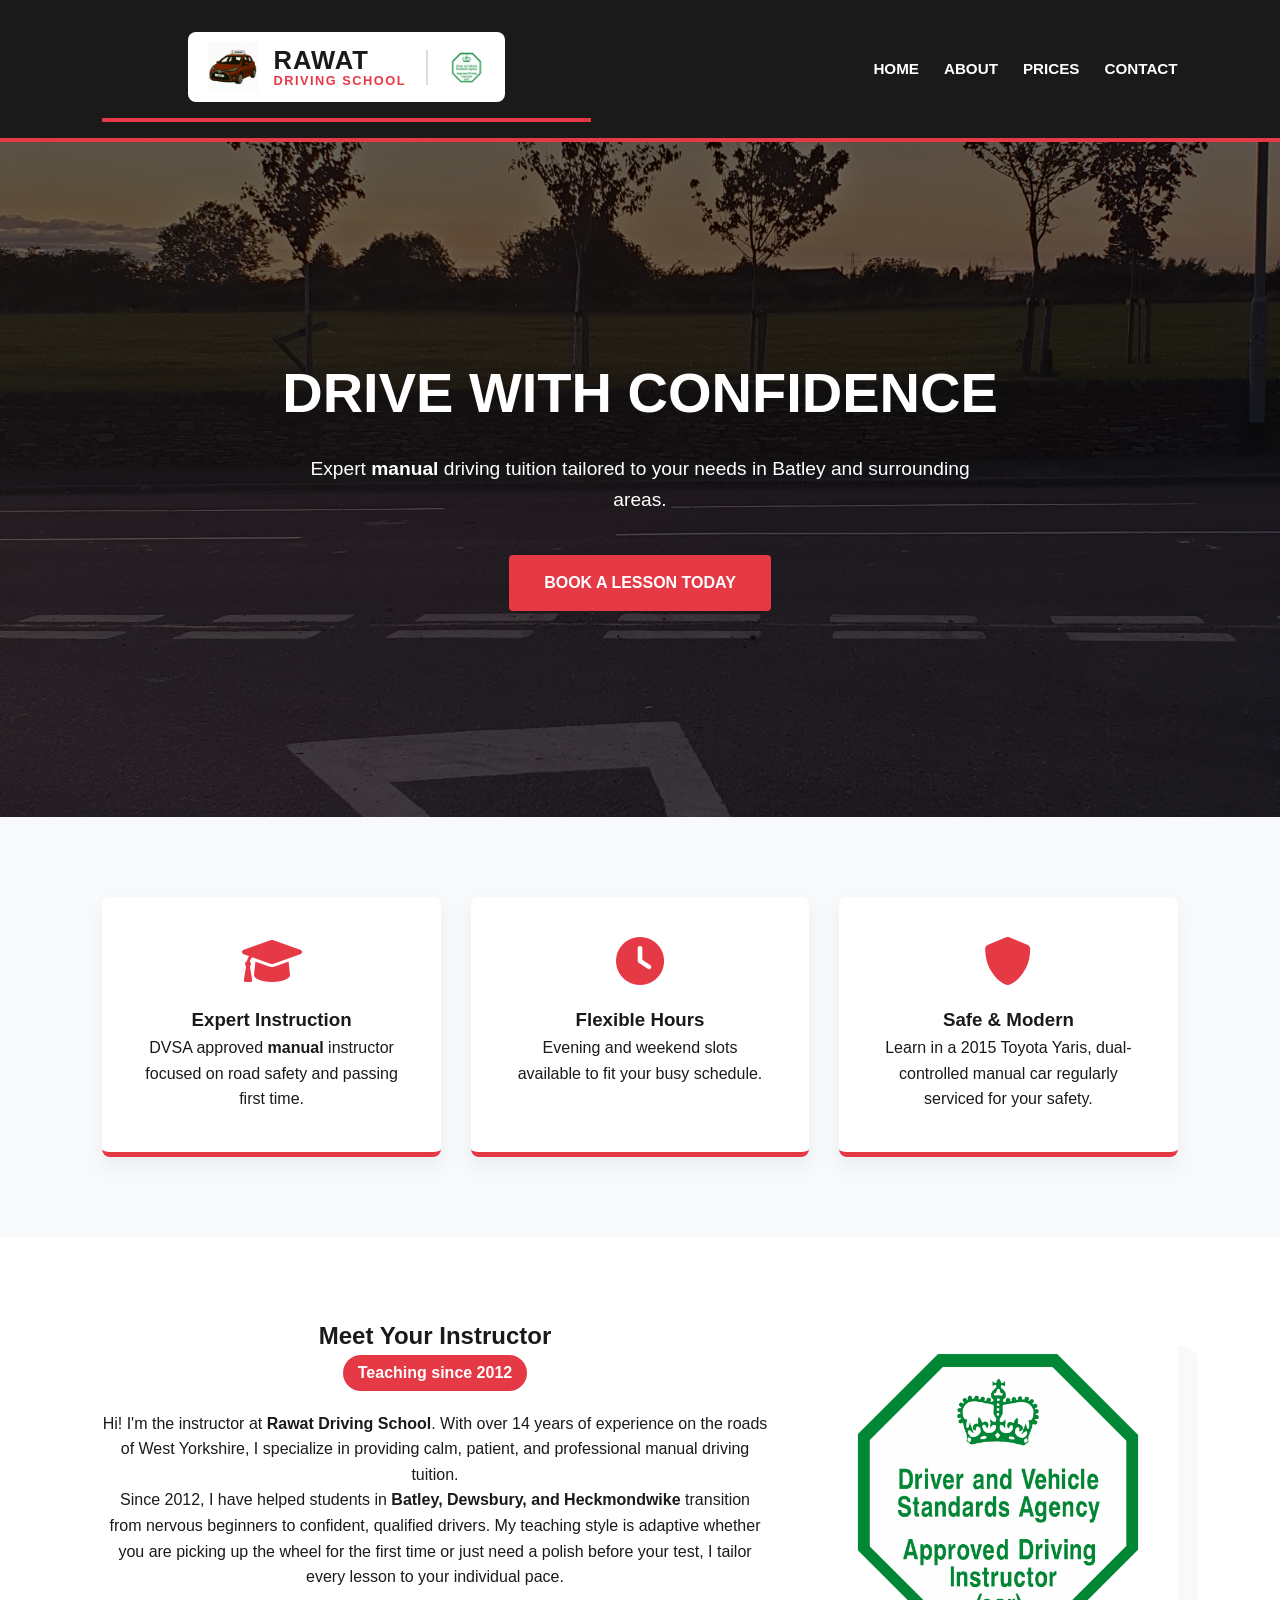
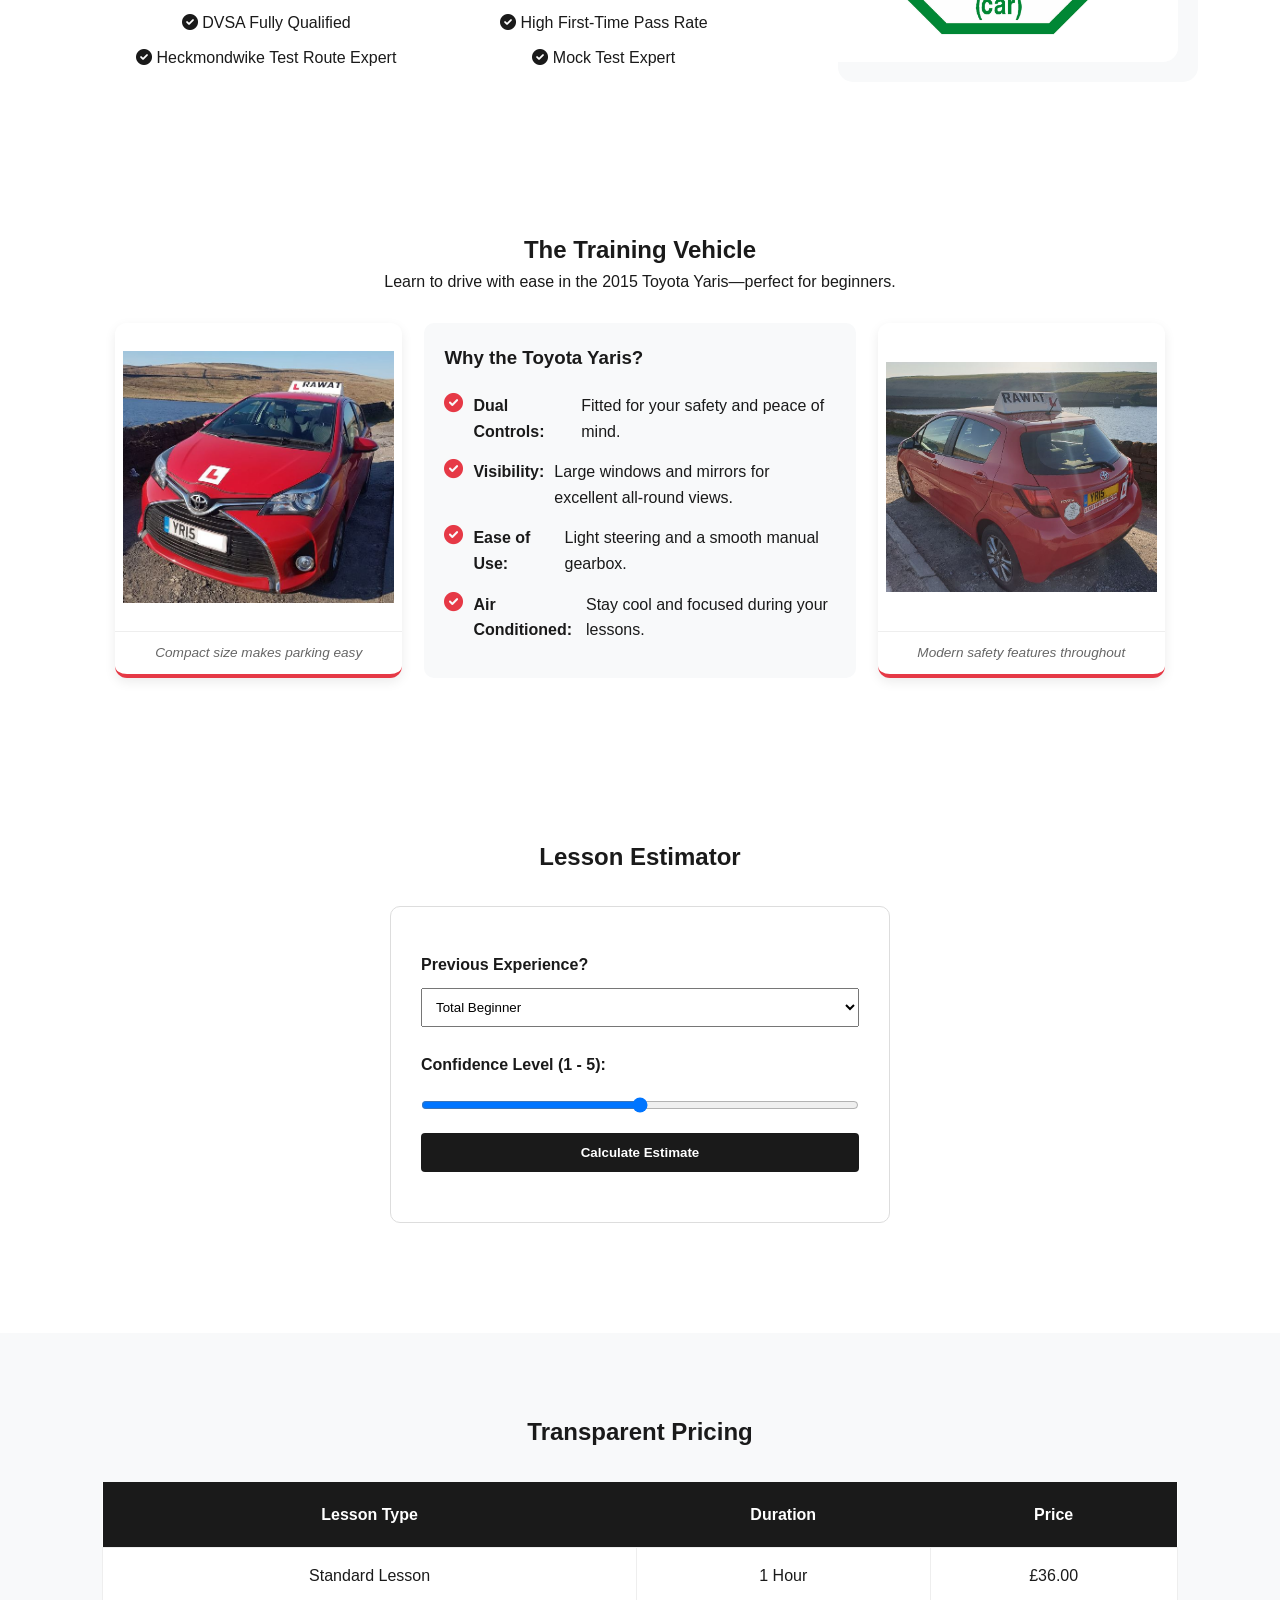
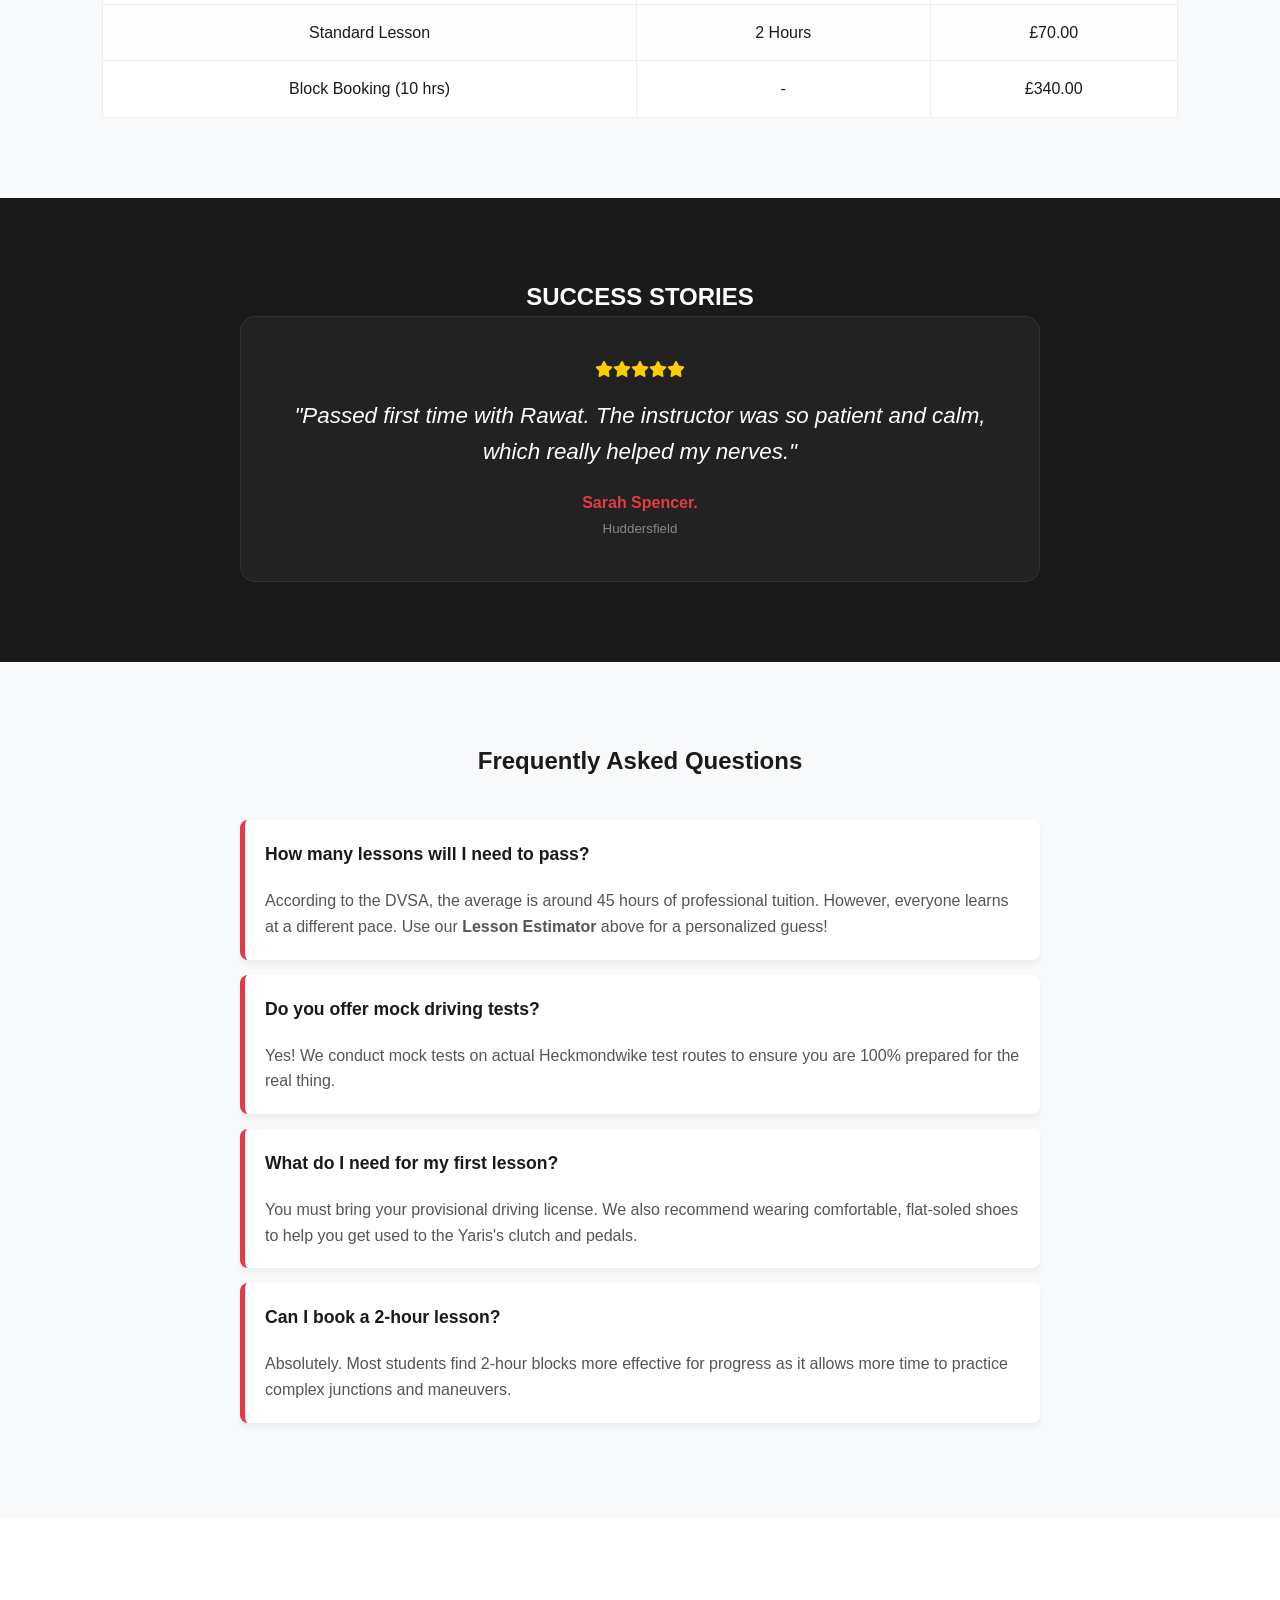
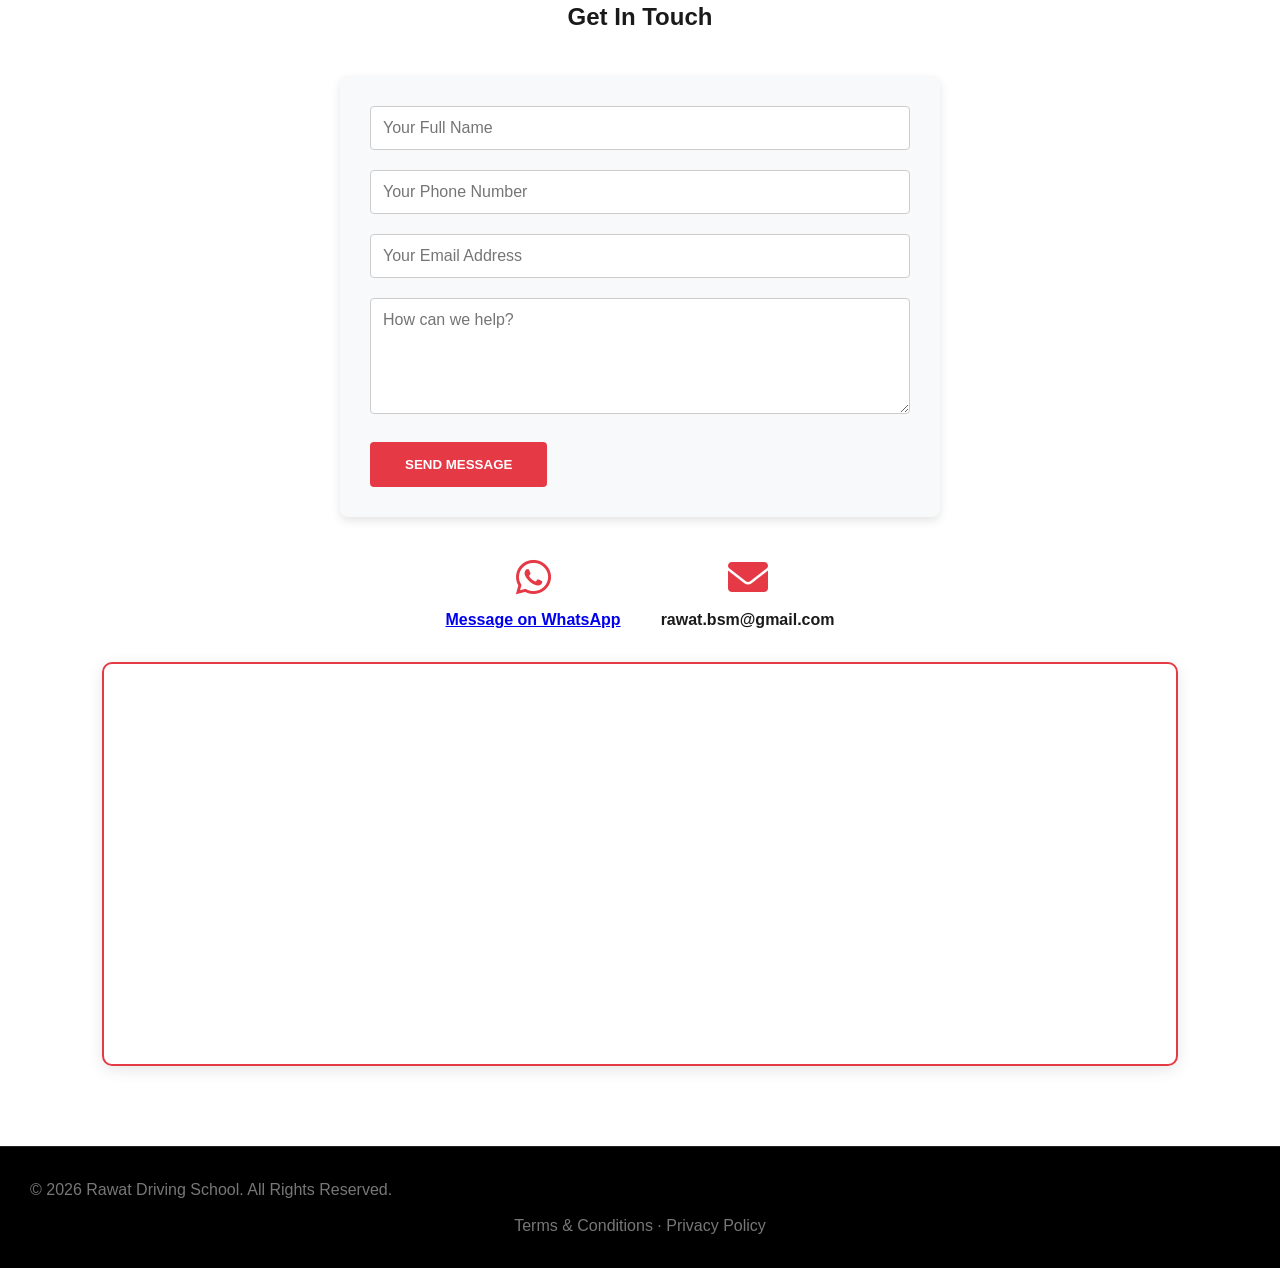
==== index.html @ c0deb98f "Ready to go live" ====
<!DOCTYPE html>
<html lang="en">
<head>
    <meta charset="UTF-8">
    <meta name="viewport" content="width=device-width, initial-scale=1.0">
    <meta name="description" content="Rawat Driving School offers professional manual driving lessons in Batley, Heckmondwike, and Dewsbury. DVSA approved instructor, high pass rates, and competitive prices.">
    <meta name="keywords" content="Driving School Batley, Manual Driving Lessons Heckmondwike, Driving Instructor Dewsbury, Toyota Yaris Driving Lessons">
    <title>Rawat Driving School | Professional Manual Driving Lessons</title>
    <link rel="icon" type="image/jpeg" href="assets/Toyota_Yaris_logo.png">
    <link rel="stylesheet" href="style.css">
    <link rel="stylesheet" href="https://cdnjs.cloudflare.com/ajax/libs/font-awesome/6.0.0/css/all.min.css">
    <style>
        /* Logo Layout: Image and Text matching heights */
        .logo-container {
            display: flex;
            align-items: center;
            gap: 15px;
            background: white; 
            padding: 10px 20px;
            border-radius: 8px;
            text-decoration: none;
        }

        .nav-logo-img {
            height: 50px; /* Matched to text block height */
            width: auto;
            display: block;
        }

        .logo-text {
            display: flex;
            flex-direction: column;
            justify-content: center;
            line-height: 1.1;
        }

        .brand-name {
            font-size: 1.6rem;
            font-weight: 900;
            color: #1a1a1a;
            letter-spacing: 1px;
            margin: 0;
        }

        .sub-text {
            font-size: 0.8rem;
            font-weight: bold;
            color: #e63946; 
            letter-spacing: 1.5px;
            margin: 0;
        }

        /* Hero Image */
        .hero {
            background: linear-gradient(rgba(0,0,0,0.6), rgba(0,0,0,0.6)), url('assets/Sunset_road.jpg');
            background-size: cover;
            background-position: center;
            color: white;
            padding: 100px 20px;
            text-align: center;
        }

        .map-container {
            margin-top: 30px;
            border-radius: 10px;
            overflow: hidden;
            box-shadow: 0 4px 15px rgba(0,0,0,0.1);
            border: 2px solid #e63946;
        }
        .map-container iframe {
            width: 100%;
            height: 400px;
            display: block;
        }
    </style>
</head>
<body>

    <nav>
        <nav>
    <div class="logo-container">
        <img src="assets/Toyota_Yaris_logo.png" alt="Toyota Yaris Logo" class="nav-logo-img">
        
        <div class="logo-text">
            <span class="brand-name">RAWAT</span>
            <span class="sub-text">DRIVING SCHOOL</span>
        </div>

        <div class="logo-divider"></div>

        <img src="assets/DVSA_logo.jpg" alt="DVSA Approved" class="dvsa-nav-logo">
    </div>
    
    </nav>
        
        <div class="menu-toggle" id="mobile-menu">
            <i class="fas fa-bars"></i>
        </div>

        <ul class="nav-list">
            <li><a href="#home">Home</a></li>
            <li><a href="#about">About</a></li>
            <li><a href="#pricing">Prices</a></li>
            <li><a href="#contact">Contact</a></li>
        </ul>
    </nav>

    <section class="hero" id="home">
        <h1>DRIVE WITH CONFIDENCE</h1>
        <p>Expert <strong>manual</strong> driving tuition tailored to your needs in Batley and surrounding areas.</p>
        <a href="#contact" class="btn">Book a Lesson Today</a>
    </section>

    <section class="services" id="services">
        <div class="card">
            <i class="fas fa-graduation-cap"></i>
            <h3>Expert Instruction</h3>
            <p>DVSA approved <strong>manual</strong> instructor focused on road safety and passing first time.</p>
        </div>
        <div class="card">
            <i class="fas fa-clock"></i>
            <h3>Flexible Hours</h3>
            <p>Evening and weekend slots available to fit your busy schedule.</p>
        </div>
        <div class="card">
            <i class="fas fa-shield-alt"></i>
            <h3>Safe & Modern</h3>
            <p>Learn in a 2015 Toyota Yaris, dual-controlled manual car regularly serviced for your safety.</p>
        </div>
    </section>

<section class="about-me" id="about">
    <div class="about-container">
        <div class="about-text">
            <h2>Meet Your Instructor</h2>
            <p class="experience-badge">Teaching since 2012</p>
            <p>
                Hi! I'm the instructor at <strong>Rawat Driving School</strong>. With over 14 years of experience on the roads of West Yorkshire, I specialize in providing calm, patient, and professional manual driving tuition.
            </p>
            <p>
                Since 2012, I have helped students in <strong>Batley, Dewsbury, and Heckmondwike</strong> transition from nervous beginners to confident, qualified drivers. My teaching style is adaptive whether you are picking up the wheel for the first time or just need a polish before your test, I tailor every lesson to your individual pace.
            </p>
            <ul class="about-stats">
                <li><i class="fas fa-check-circle"></i> DVSA Fully Qualified</li>
                <li><i class="fas fa-check-circle"></i> High First-Time Pass Rate</li>
                <li><i class="fas fa-check-circle"></i> Heckmondwike Test Route Expert</li>
                <li><i class="fas fa-check-circle"></i> Mock Test Expert</li>
            </ul>
        </div>
        <div class="about-image">
            <img src="assets/DVSA_logo.jpg" alt="Rawat Driving Instructor">
        </div>
    </div>
</section>

    <section class="the-car" id="the-car">
    <h2>The Training Vehicle</h2>
    <p>Learn to drive with ease in the 2015 Toyota Yaris—perfect for beginners.</p>
    
    <div class="car-grid">
        <div class="car-image-container">
            <img src="assets/Yaris_f.jpg" alt="Toyota Yaris Front View">
            <p>Compact size makes parking easy</p>
        </div>
        <div class="car-content">
            <h3>Why the Toyota Yaris?</h3>
            <ul class="car-features">
                <li><i class="fas fa-check-circle"></i> <strong>Dual Controls:</strong> Fitted for your safety and peace of mind.</li>
                <li><i class="fas fa-check-circle"></i> <strong>Visibility:</strong> Large windows and mirrors for excellent all-round views.</li>
                <li><i class="fas fa-check-circle"></i> <strong>Ease of Use:</strong> Light steering and a smooth manual gearbox.</li>
                <li><i class="fas fa-check-circle"></i> <strong>Air Conditioned:</strong> Stay cool and focused during your lessons.</li>
            </ul>
        </div>
        <div class="car-image-container">
            <img src="assets/Yaris_r.jpg" alt="Toyota Yaris Rear View">
            <p>Modern safety features throughout</p>
        </div>
    </div>
</section>

    <section class="calculator">
        <h2>Lesson Estimator</h2>
        <div class="calc-container">
            <label>Previous Experience?</label>
            <select id="experience">
                <option value="none">Total Beginner</option>
                <option value="some">Some (5-10 hours)</option>
                <option value="lots">Lots (Failed a test before)</option>
            </select>
            <label>Confidence Level (1 - 5):</label>
            <input type="range" id="confidence" min="1" max="5" value="3">
            <button onclick="calculateLessons()" class="btn-small">Calculate Estimate</button>
            <div id="calc-result"></div>
        </div>
    </section>

    <section class="pricing" id="pricing">
        <h2>Transparent Pricing</h2>
        <div class="table-wrapper">
            <table>
                <thead>
                    <tr>
                        <th>Lesson Type</th>
                        <th>Duration</th>
                        <th>Price</th>
                    </tr>
                </thead>
                <tbody>
                    <tr><td>Standard Lesson</td><td>1 Hour</td><td>£36.00</td></tr>
                    <tr><td>Standard Lesson</td><td>2 Hours</td><td>£70.00</td></tr>
                    <tr><td>Block Booking (10 hrs)</td><td>-</td><td>£340.00</td></tr>
                </tbody>
            </table>
        </div>
    </section>

    <section class="testimonials">
        <h2>SUCCESS STORIES</h2>
        <div class="testimonial-container">
            <div class="stars">
                <i class="fas fa-star"></i><i class="fas fa-star"></i><i class="fas fa-star"></i><i class="fas fa-star"></i><i class="fas fa-star"></i>
            </div>
            <p id="test-text">"Loading success stories..."</p>
            <span id="test-name" style="color: #e63946; font-weight: bold; display: block;"></span>
            <small id="test-loc" style="color: #888;"></small>
        </div>
    </section>

    <section class="faq" id="faq">
    <h2>Frequently Asked Questions</h2>
    <div class="faq-container">
        <div class="faq-item">
            <div class="faq-question">How many lessons will I need to pass?</div>
            <div class="faq-answer">
                According to the DVSA, the average is around 45 hours of professional tuition. However, everyone learns at a different pace. Use our <strong>Lesson Estimator</strong> above for a personalized guess!
            </div>
        </div>
        
        <div class="faq-item">
            <div class="faq-question">Do you offer mock driving tests?</div>
            <div class="faq-answer">
                Yes! We conduct mock tests on actual Heckmondwike test routes to ensure you are 100% prepared for the real thing.
            </div>
        </div>

        <div class="faq-item">
            <div class="faq-question">What do I need for my first lesson?</div>
            <div class="faq-answer">
                You must bring your provisional driving license. We also recommend wearing comfortable, flat-soled shoes to help you get used to the Yaris's clutch and pedals.
            </div>
        </div>

        <div class="faq-item">
            <div class="faq-question">Can I book a 2-hour lesson?</div>
            <div class="faq-answer">
                Absolutely. Most students find 2-hour blocks more effective for progress as it allows more time to practice complex junctions and maneuvers.
            </div>
        </div>
    </div>
</section>

    <section class="contact" id="contact">
    <h2>Get In Touch</h2>

    <div class="contact-container">
        <form action="https://api.staticforms.xyz/submit" method="post">
            <input type="hidden" name="accessKey" value="sf_6b85dmgg7a51gg2a3g2cke9a">
            <input type="hidden" name="redirectTo" value="/thanks.html">

            <div class="form-group">
                <input type="text" name="name" placeholder="Your Full Name" required>
            </div>
            <div class="form-group">
                <input type="tel" name="phone" placeholder="Your Phone Number" required>
            </div>
            <div class="form-group">
                <input type="email" name="email" placeholder="Your Email Address" required>
            </div>
            <div class="form-group">
                <textarea name="message" placeholder="How can we help?" rows="5" required></textarea>
            </div>

            <button type="submit" class="btn">Send Message</button>
        </form>
    </div>

    <div class="contact-grid">

        <!-- ✅ WhatsApp ONLY -->
        <div class="contact-item">
            <i class="fab fa-whatsapp"></i>
            <p>
                <strong>
                    <a href="https://wa.me/447877485001?text=Hi%20I%27m%20interested%20in%20driving%20lessons" target="_blank" class="contact-link">
                        Message on WhatsApp
                    </a>
                </strong>
            </p>
        </div>

        <div class="contact-item">
            <i class="fas fa-envelope"></i>
            <p><strong>rawat.bsm@gmail.com</strong></p>
        </div>

    </div>

    <div class="map-container">
        <iframe 
            src="https://www.google.com/maps/embed?pb=!1m18!1m12!1m3!1d2361.6429988167664!2d-1.6748437233267156!3d53.70701044799049!2m3!1f0!2f0!3f0!3m2!1i1024!2i768!4f13.1!3m3!1m2!1s0x48795df93e0b249b%3A0xc023f03b223f035!2sHeckmondwike%20Driving%20Test%20Centre!5e0!3m2!1sen!2suk!4v1700000000000!5m2!1sen!2suk" 
            style="border:0;" allowfullscreen="" loading="lazy">
        </iframe>
    </div>
</section>

    <footer>
        <p>© 2026 Rawat Driving School. All Rights Reserved.</p>
        <p style="text-align:center; margin-top:10px;">
  <a href="terms.html" style="color:#777; text-decoration:none;">Terms &amp; Conditions</a> ·
  <a href="privacy.html" style="color:#777; text-decoration:none;">Privacy Policy</a>
</p>

    </footer>


    <script src="script.js"></script>
</body>

</html>
---- style.css ----
/* --- RAWAT DRIVING SCHOOL BRANDING --- */
:root {
    --primary-red: #e63946;    /* Main brand red */
    --accent-red: #b91c1c;     /* Hover state red */
    --dark-black: #1a1a1a;     /* Deep black for background/text */
    --pure-white: #ffffff;     /* Body background */
    --light-grey: #f8f9fa;     /* Section contrast */
    --transition: all 0.3s ease;
}

/* --- RESET & BASE STYLES --- */
* {
    margin: 0;
    padding: 0;
    box-sizing: border-box;
}

html {
    scroll-behavior: smooth;
    scroll-padding-top: 100px;
}
section {
    scroll-margin-top: 100px;
}

body {
    font-family: 'Segoe UI', Roboto, Helvetica, Arial, sans-serif;
    line-height: 1.6;
    color: var(--dark-black);
    background-color: var(--pure-white);
}

/* --- NAVIGATION & TEXT LOGO --- */
nav {
    background: var(--dark-black);
    color: white;
    padding: 1rem 8%;
    display: flex;
    justify-content: space-between;
    align-items: center;
    position: sticky;
    top: 0;
    z-index: 1000;
    border-bottom: 4px solid var(--primary-red);
}

.logo-text-only {
    display: flex;
    align-items: baseline;
    gap: 10px;
    text-transform: uppercase;
}

.brand-name {
    color: var(--primary-red);
    font-size: 2.2rem;
    font-weight: 900;
    letter-spacing: -1px;
}

.sub-text {
    color: #ffffff;
    font-size: 1.1rem;
    font-weight: 400;
    letter-spacing: 1px;
}

nav ul {
    display: flex;
    list-style: none;
}

nav ul li { margin-left: 25px; }

nav ul li a {
    color: white !important;
    text-decoration: none;
    font-weight: 600;
    font-size: 0.95rem;
    text-transform: uppercase;
    transition: var(--transition);
}

nav ul li a:hover {
    color: var(--primary-red) !important;
}

.menu-toggle {
    display: none;
    font-size: 1.8rem;
    cursor: pointer;
    color: white;
}

/* --- ENHANCED NAV LOGO LAYOUT --- */
.logo-container {
    display: flex;
    align-items: center;
    gap: 15px;
    background: var(--pure-white);
    padding: 5px 15px;
    border-radius: 6px;
}

.logo-divider {
    width: 2px;
    height: 35px;
    background-color: #ddd;
    margin: 0 5px;
}

.dvsa-nav-logo {
    height: 35px;
    width: auto;
}

/* Mobile Tweak: Hide the DVSA logo on very small screens to save space */
@media (max-width: 480px) {
    .logo-divider, .dvsa-nav-logo { display: none; }
}

@media (max-width: 768px) {
    html {
        scroll-padding-top: 140px;
    }

    section {
        scroll-margin-top: 140px;
    }
}

/* --- HERO SECTION --- */
.hero {
    position: relative;
    height: 75vh;
    background: linear-gradient(rgba(0,0,0,0.7), rgba(0,0,0,0.7)),
                url('https://images.unsplash.com/photo-1449965408869-eaa3f722e40d?auto=format&fit=crop&q=80&w=1920');
    background-size: cover;
    background-position: center;
    display: flex;
    flex-direction: column;
    justify-content: center;
    align-items: center;
    text-align: center;
    color: white;
    padding: 0 20px;
}

.hero h1 {
    font-size: 3.5rem;
    margin-bottom: 1rem;
    font-weight: 900;
}

.hero p {
    font-size: 1.2rem;
    max-width: 700px;
    margin-bottom: 2.5rem;
}

/* --- BUTTONS --- */
.btn {
    background: var(--primary-red);
    color: white;
    padding: 15px 35px;
    text-decoration: none;
    font-weight: bold;
    border-radius: 4px;
    transition: var(--transition);
    text-transform: uppercase;
    border: none;
    cursor: pointer;
    display: inline-block;
}

.btn:hover {
    background: var(--pure-white);
    color: var(--primary-red);
    transform: translateY(-3px);
}

.btn-small {
    background: var(--dark-black);
    color: white;
    padding: 12px;
    border: none;
    width: 100%;
    font-weight: bold;
    cursor: pointer;
    border-radius: 4px;
}

.btn-small:hover { background: var(--primary-red); }

/* --- SECTION BASE STYLES --- */
section {
    padding: 80px 8%;
    text-align: center;
}

/* --- SERVICES SECTION --- */
.services {
    background: var(--light-grey);
    display: grid;
    grid-template-columns: repeat(auto-fit, minmax(280px, 1fr));
    gap: 30px;
}

.card {
    background: white;
    padding: 40px;
    border-radius: 8px;
    box-shadow: 0 10px 20px rgba(0,0,0,0.05);
    border-bottom: 5px solid var(--primary-red);
    transition: var(--transition);
}

.card:hover { transform: translateY(-10px); }

.card i {
    font-size: 3rem;
    color: var(--primary-red);
    margin-bottom: 20px;
}

/* --- ABOUT ME (Meet Your Instructor) --- */
.about-container {
    display: flex;
    align-items: center;
    gap: 50px;
    flex-wrap: wrap;

    max-width: 1050px;   /* SAME width as car-grid */
    margin: 0 auto;     /* THIS is the centering */
    width: 100%;
}


.about-container {
    display: flex;
    align-items: center;
    gap: 50px;
    flex-wrap: wrap;
    max-width: 1100px;
    margin: 0 auto;
    width: 100%;
}

.about-text {
    flex: 1;
    min-width: 300px;
}

.experience-badge {
    display: inline-block;
    background: var(--primary-red);
    color: white;
    padding: 5px 15px;
    border-radius: 20px;
    font-weight: bold;
    margin-bottom: 20px;
}

.about-stats {
    list-style: none;
    margin-top: 20px;
    display: grid;
    grid-template-columns: 1fr 1fr;
    gap: 10px;
}

.about-image {
    display: flex;
    justify-content: flex-end;
    flex: 0 0 360px;
}

.about-image img {
    width: 100%;
    max-width: 360px;
    border-radius: 15px;
    box-shadow: 20px 20px 0px var(--light-grey);
    display: block;
}

/* --- THE CAR SECTION (Training Vehicle) --- */
.the-car {
    background: var(--pure-white);
}

/* grid stays like your original layout, but with equal-height cards */
.car-grid {
    display: grid;
    grid-template-columns: 1fr 1.5fr 1fr;
    gap: 22px;
    margin-top: 28px;

    /* keeps it centered and reduces "empty space" feeling */
    max-width: 1050px;
    margin-left: auto;
    margin-right: auto;
    width: 100%;

    /* KEY: makes all 3 cards equal height */
    align-items: stretch;
}

/* Image cards: equal height + image fills space */
.car-image-container {
    display: flex;
    flex-direction: column;
    background: #fff;
    border-radius: 12px;
    overflow: hidden;
    box-shadow: 0 4px 12px rgba(0,0,0,0.08);
    border-bottom: 4px solid var(--primary-red);
}

/* IMPORTANT:
   - flex:1 makes the image area expand to match the middle card height
   - object-fit: contain prevents cropping
*/
.car-image-container img {
    flex: 1;
    width: 100%;
    height: 100%;
    object-fit: contain;
    background: #fff;
    padding: 8px;      /* keeps a nice clean border; reduce to 4px if you want bigger */
    display: block;
}

/* Caption stays at bottom, consistent */
.car-image-container p {
    margin: 0;
    padding: 10px 12px;
    font-size: 0.85rem;
    color: #666;
    font-style: italic;
    text-align: center;
    border-top: 1px solid #eee;
}

.car-content {
    text-align: left;
    padding: 20px;
    background: var(--light-grey);
    border-radius: 10px;

    /* ensures the middle card also stretches correctly */
    height: 100%;
    display: flex;
    flex-direction: column;
}

.car-features {
    list-style: none;
    margin-top: 20px;
}

.car-features li {
    margin-bottom: 15px;
    display: flex;
    align-items: flex-start;
    gap: 10px;
}

.car-features i {
    color: var(--primary-red);
    font-size: 1.2rem;
}

/* Responsive fix for the car grid */
@media (max-width: 992px) {
    .car-grid { grid-template-columns: 1fr; }
    .about-image { justify-content: center; flex: 1 1 360px; }
}

/* --- CALCULATOR --- */
.calc-container {
    max-width: 500px;
    margin: 30px auto;
    padding: 30px;
    border: 1px solid #ddd;
    border-radius: 10px;
    text-align: left;
    background: white;
}

.calc-container label {
    font-weight: bold;
    display: block;
    margin-top: 15px;
}

.calc-container select, .calc-container input {
    width: 100%;
    padding: 10px;
    margin: 10px 0;
}

#calc-result {
    margin-top: 20px;
    font-weight: bold;
    text-align: center;
    color: var(--primary-red);
}

/* --- FAQ SECTION STYLES --- */
.faq { background: var(--light-grey); }

.faq-container {
    max-width: 800px;
    margin: 40px auto 0;
    text-align: left;
}

.faq-item {
    background: var(--pure-white);
    margin-bottom: 15px;
    border-radius: 8px;
    box-shadow: 0 4px 6px rgba(0,0,0,0.05);
    overflow: hidden;
    border-left: 5px solid var(--primary-red);
}

.faq-question {
    padding: 20px;
    font-weight: bold;
    color: var(--dark-black);
    cursor: pointer;
    background: #fff;
    font-size: 1.1rem;
}

.faq-answer {
    padding: 0 20px 20px;
    color: #555;
    line-height: 1.6;
}

.faq-item:hover {
    transform: translateX(5px);
    transition: var(--transition);
}

/* --- CONTACT FORM --- */
.contact-container {
    max-width: 600px;
    margin: 40px auto;
    background: var(--light-grey);
    padding: 30px;
    border-radius: 8px;
    box-shadow: 0 4px 10px rgba(0,0,0,0.1);
    text-align: left;
}

.form-group { margin-bottom: 20px; }

.form-group input,
.form-group textarea {
    width: 100%;
    padding: 12px;
    border: 1px solid #ccc;
    border-radius: 4px;
    font-size: 1rem;
    font-family: inherit;
}

.form-group input:focus,
.form-group textarea:focus {
    outline: none;
    border-color: var(--primary-red);
    box-shadow: 0 0 5px rgba(230, 57, 70, 0.3);
}

/* --- PRICING TABLE --- */
.pricing { background: var(--light-grey); }

.table-wrapper {
    overflow-x: auto;
    margin-top: 30px;
}

table {
    width: 100%;
    border-collapse: collapse;
    background: white;
}

th {
    background: var(--dark-black);
    color: white;
    padding: 20px;
}

td {
    padding: 15px;
    border: 1px solid #eee;
}

tr:nth-child(even) { background: #fdfdfd; }

/* --- TESTIMONIALS SLIDER --- */
.testimonials {
    background: var(--dark-black);
    color: white;
}

.testimonial-container {
    max-width: 800px;
    margin: 0 auto;
    padding: 40px;
    background: #222;
    border-radius: 15px;
    border: 1px solid #333;
}

.stars { color: #ffcc00; margin-bottom: 15px; }

#test-text {
    font-style: italic;
    font-size: 1.4rem;
    margin-bottom: 20px;
}

#test-name {
    color: var(--primary-red);
    font-weight: bold;
    display: block;
}

/* --- CONTACT GRID (PHONE/EMAIL) --- */
.contact-grid {
    display: flex;
    justify-content: center;
    gap: 40px;
    flex-wrap: wrap;
    margin-top: 40px;
}

.contact-item i {
    font-size: 2.5rem;
    color: var(--primary-red);
    margin-bottom: 10px;
}

/* --- FOOTER --- */
footer {
    background: #000;
    color: #777;
    padding: 30px;
    border-top: 1px solid #222;
}

/* --- MOBILE VIEW --- */
@media (max-width: 768px) {
    .menu-toggle { display: block; }

    .nav-list {
        display: none;
        flex-direction: column;
        position: absolute;
        top: 80px;
        left: 0;
        width: 100%;
        background: var(--dark-black);
        padding: 20px;
        border-bottom: 4px solid var(--primary-red);
    }

    .nav-list.active { display: flex; }

    .nav-list li {
        margin: 15px 0;
        text-align: center;
    }

    .hero h1 { font-size: 2.2rem; }
    



    /* ===== SPACING + WIDTH FIX PATCH ===== */

/* reduce huge vertical gaps */
section {
  padding: 55px 8% !important;
}

/* keep about consistent with other sections */
.about-me {
  padding: 55px 8% !important;
}

/* consistent content width across the site */
.about-container,
.car-grid,
.calc-container,
.faq-container,
.testimonial-container,
.contact-container,
.table-wrapper {
  max-width: 1100px !important;
  margin-left: auto !important;
  margin-right: auto !important;
}

/* tighten the gap under headings in car section */
.car-grid {
  margin-top: 18px !important;
}

/* make calculator feel less "lost" */
.calc-container {
  max-width: 650px !important;
}




/* ================================
   LEGAL PAGES (Terms / Privacy)
   Add at the bottom of style.css
================================ */

/* Main wrapper for legal pages */
.legal-page {
  padding: 40px 8%;
  background: var(--light-grey);
}

/* Makes it consistent with your site widths */
.legal-container {
  max-width: 1100px;
  margin: 0 auto;
}

/* Card styling to match your cards + brand */
.legal-card {
  background: var(--pure-white);
  border-radius: 10px;
  padding: 35px;
  box-shadow: 0 10px 20px rgba(0,0,0,0.05);
  border-left: 5px solid var(--primary-red);
  text-align: left;
}

/* Headings */
.legal-card h1 {
  font-size: 2.2rem;
  margin-bottom: 8px;
  color: var(--dark-black);
}

.legal-meta {
  color: #666;
  margin-bottom: 25px;
}

/* Section headings */
.legal-card h2 {
  margin-top: 22px;
  margin-bottom: 10px;
  font-size: 1.2rem;
  color: var(--dark-black);
}

/* Text & lists */
.legal-card p {
  margin-bottom: 14px;
  color: #444;
}

.legal-card ul {
  margin: 10px 0 16px 18px;
}

.legal-card li {
  margin-bottom: 10px;
}

/* Action buttons row */
.legal-actions {
  display: flex;
  gap: 12px;
  flex-wrap: wrap;
  margin-top: 25px;
}

/* Optional outline button variant using your brand */
.btn-outline {
  background: transparent;
  color: var(--primary-red);
  border: 2px solid var(--primary-red);
}

.btn-outline:hover {
  background: var(--primary-red);
  color: white;
}

/* ================================
   WHATSAPP CONTACT STYLING
================================ */

.contact-item a {
    text-decoration: none;
    color: var(--dark-black);
    font-weight: bold;
    font-size: 1.05rem;
    transition: var(--transition);
}

.contact-item a:hover {
    color: #25D366;
}

.contact-item .fa-whatsapp {
    color: #25D366;
}

.contact-item {
    cursor: pointer;
}

.contact-link {
    text-decoration: none;
    color: inherit;
}

}
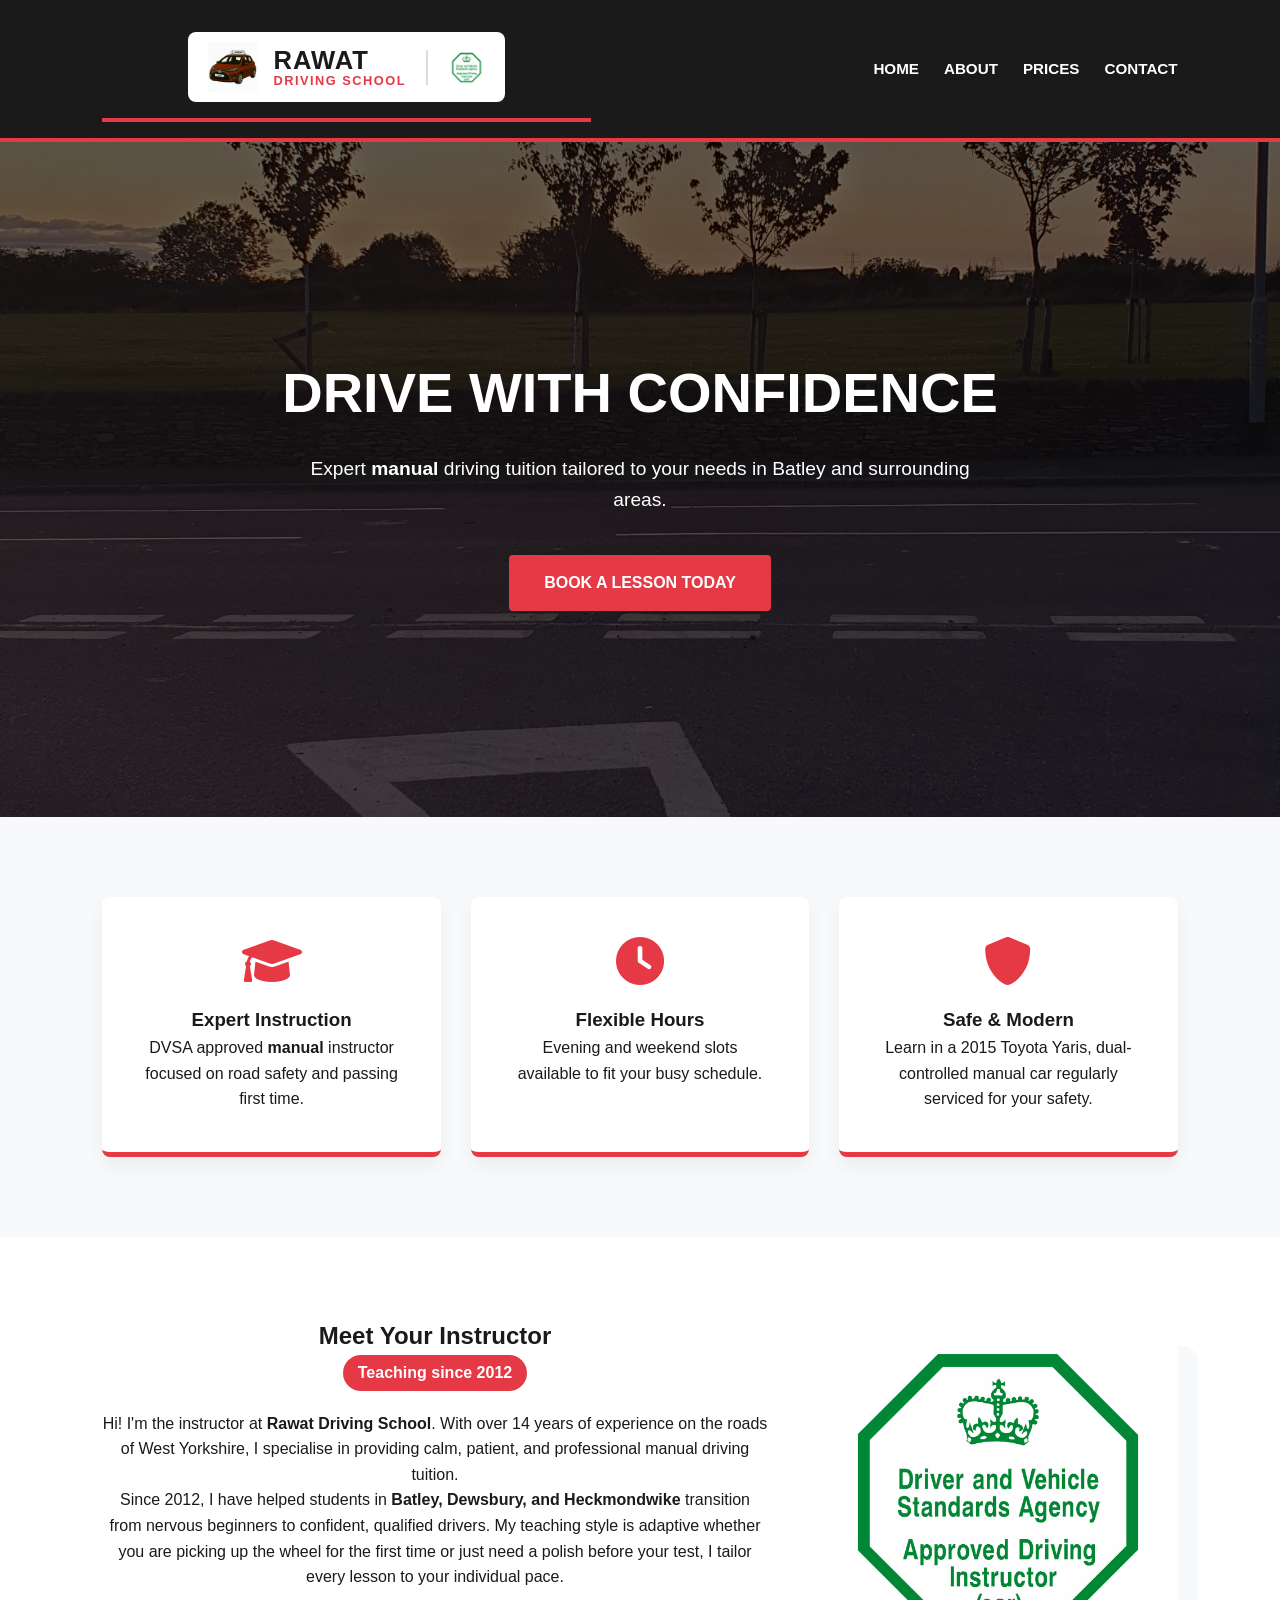
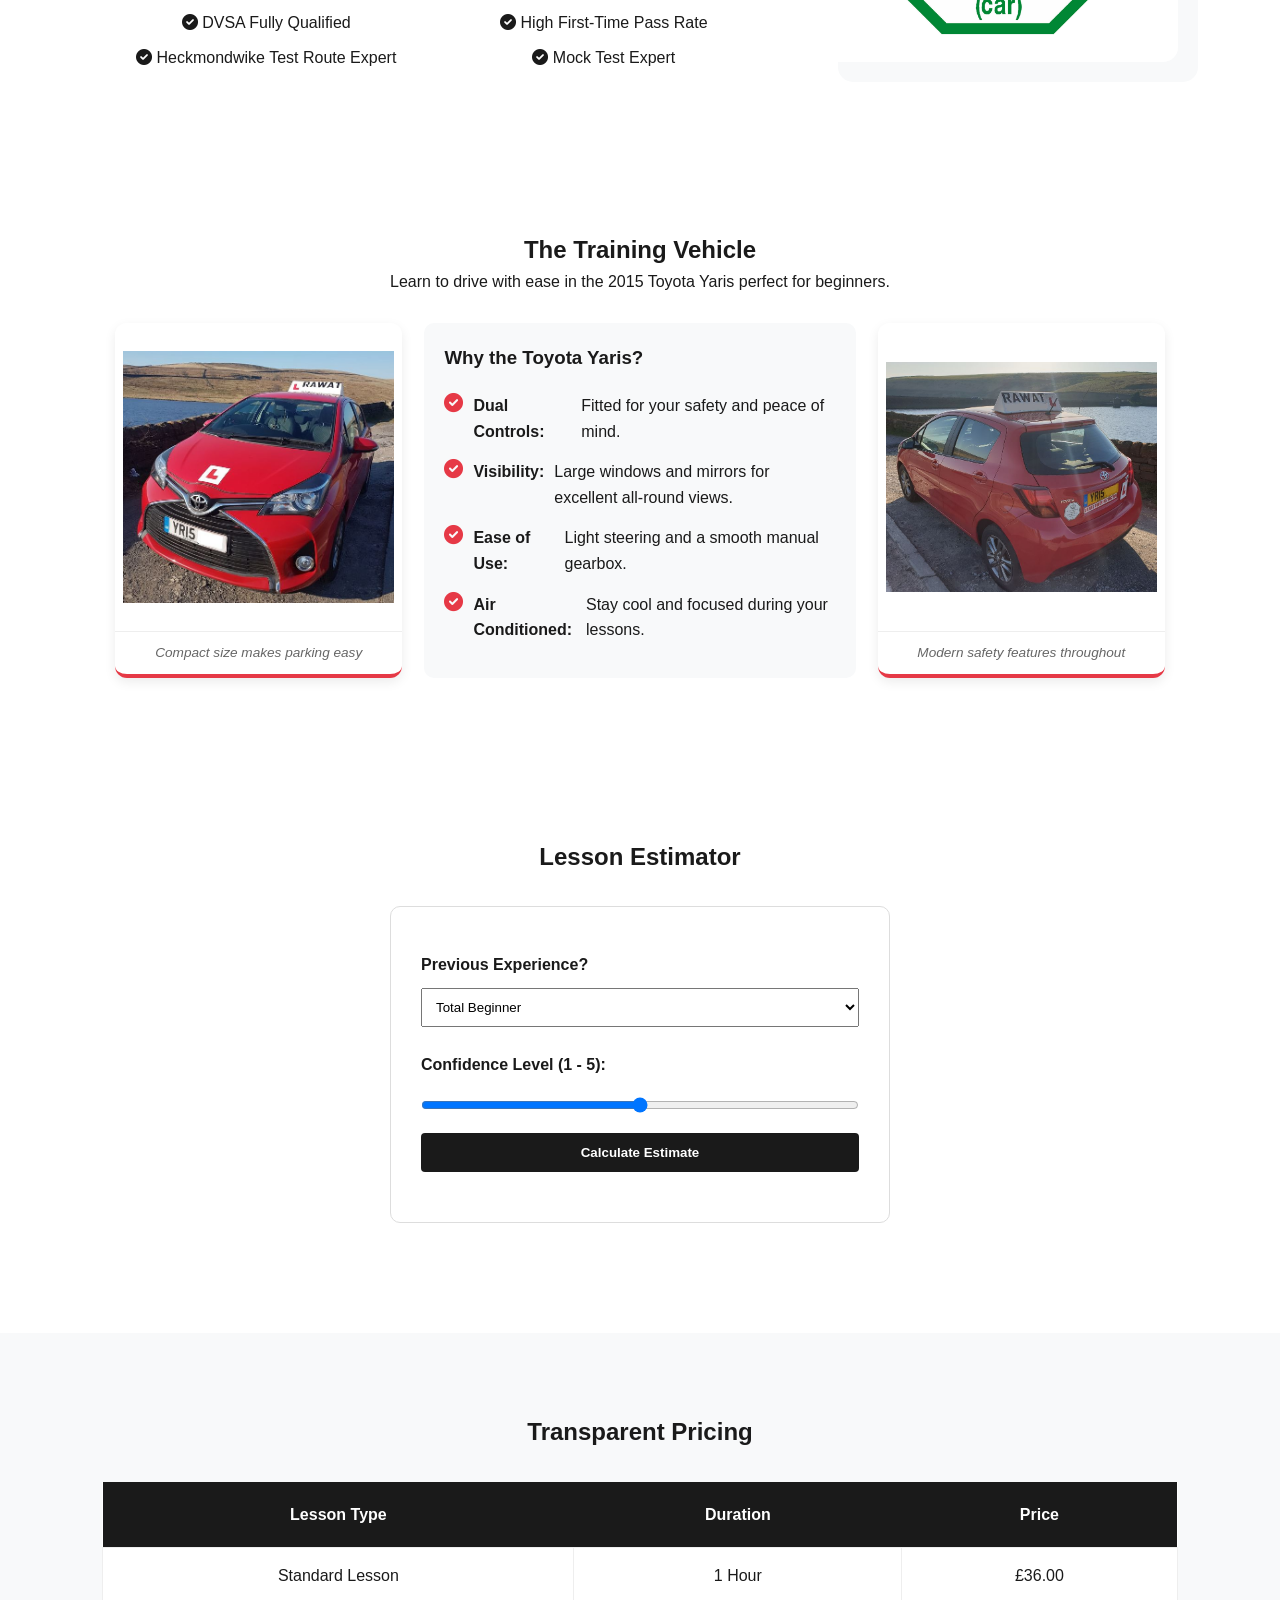
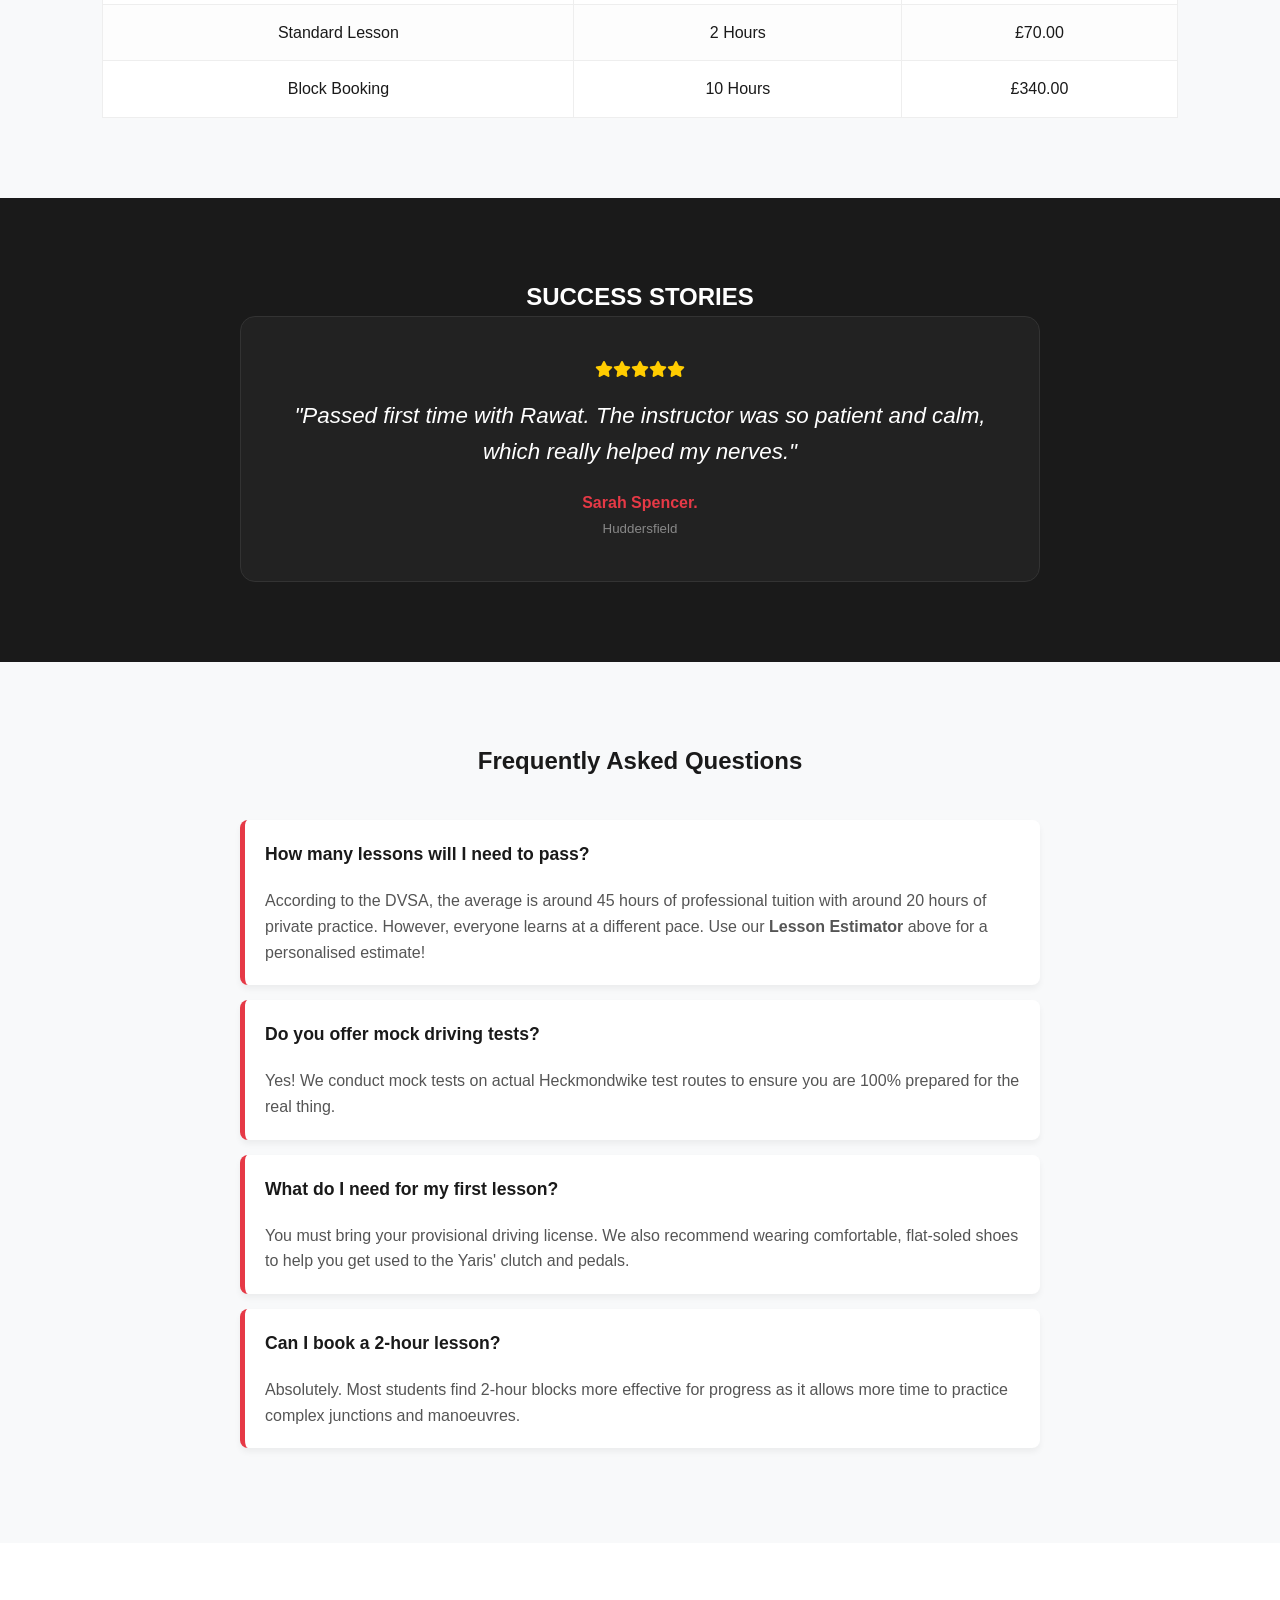
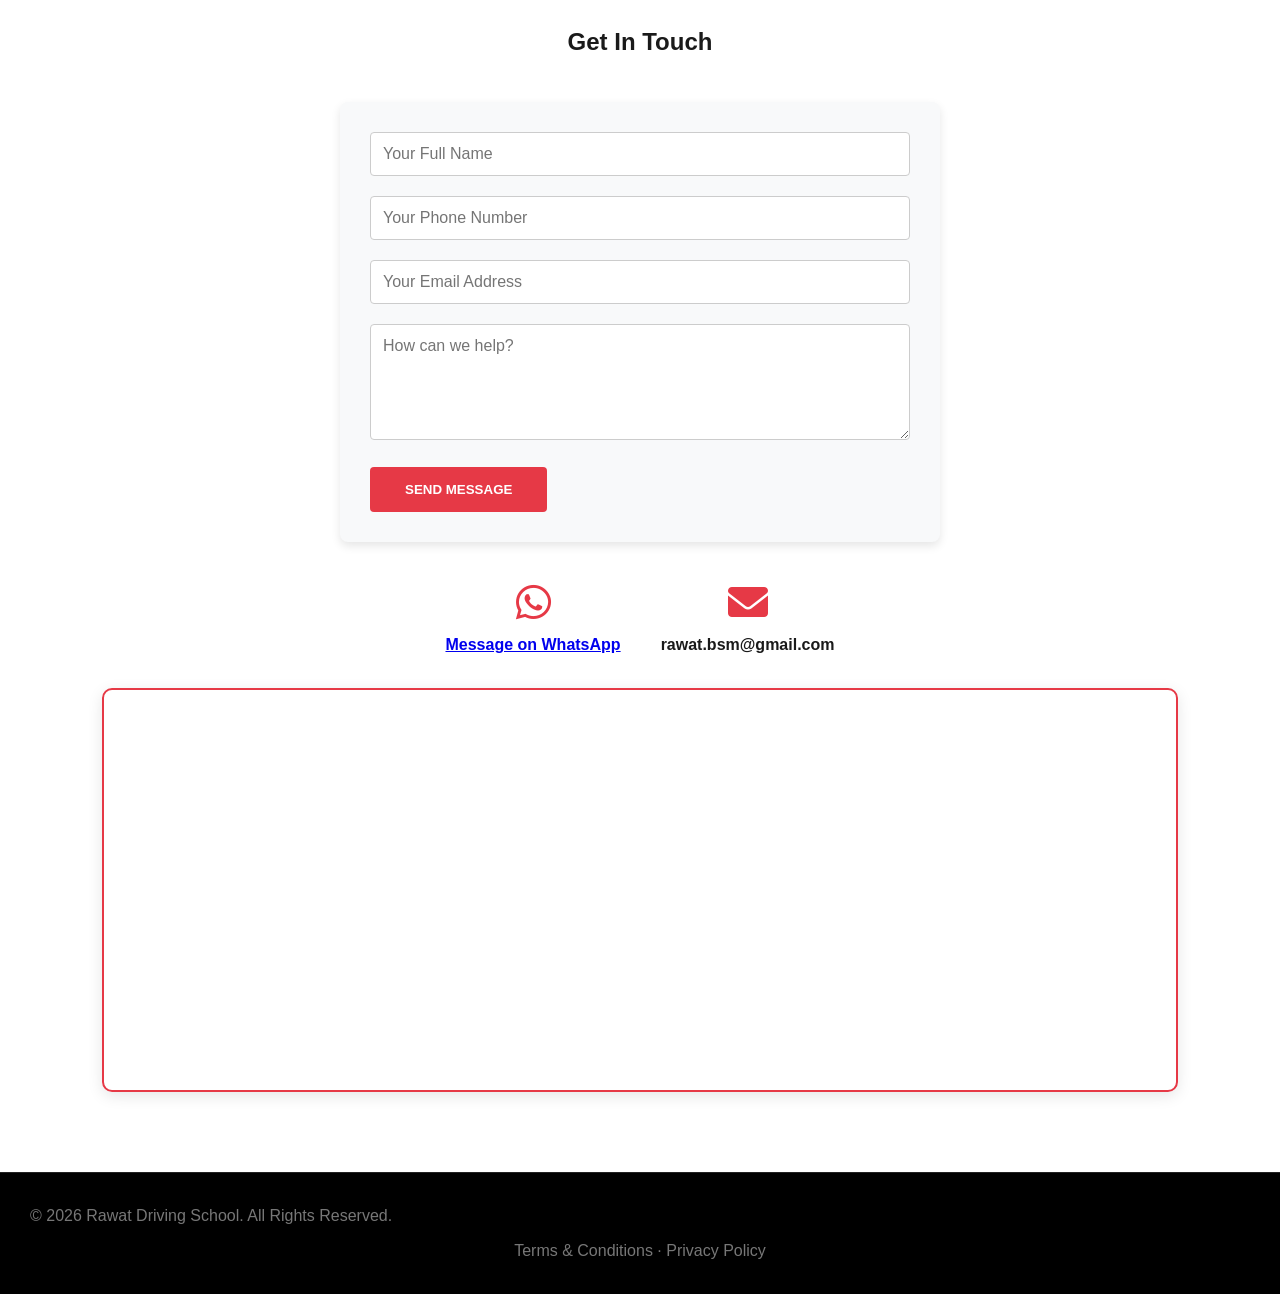
==== commit 7bf2a1c6: "Updated website text and fixes" ====
--- a/index.html
+++ b/index.html
@@ -135,7 +135,7 @@
             <h2>Meet Your Instructor</h2>
             <p class="experience-badge">Teaching since 2012</p>
             <p>
-                Hi! I'm the instructor at <strong>Rawat Driving School</strong>. With over 14 years of experience on the roads of West Yorkshire, I specialize in providing calm, patient, and professional manual driving tuition.
+                Hi! I'm the instructor at <strong>Rawat Driving School</strong>. With over 14 years of experience on the roads of West Yorkshire, I specialise in providing calm, patient, and professional manual driving tuition.
             </p>
             <p>
                 Since 2012, I have helped students in <strong>Batley, Dewsbury, and Heckmondwike</strong> transition from nervous beginners to confident, qualified drivers. My teaching style is adaptive whether you are picking up the wheel for the first time or just need a polish before your test, I tailor every lesson to your individual pace.
@@ -155,7 +155,7 @@
 
     <section class="the-car" id="the-car">
     <h2>The Training Vehicle</h2>
-    <p>Learn to drive with ease in the 2015 Toyota Yaris—perfect for beginners.</p>
+    <p>Learn to drive with ease in the 2015 Toyota Yaris perfect for beginners.</p>
     
     <div class="car-grid">
         <div class="car-image-container">
@@ -208,7 +208,7 @@
                 <tbody>
                     <tr><td>Standard Lesson</td><td>1 Hour</td><td>£36.00</td></tr>
                     <tr><td>Standard Lesson</td><td>2 Hours</td><td>£70.00</td></tr>
-                    <tr><td>Block Booking (10 hrs)</td><td>-</td><td>£340.00</td></tr>
+                    <tr><td>Block Booking</td><td>10 Hours</td><td>£340.00</td></tr>
                 </tbody>
             </table>
         </div>
@@ -232,7 +232,7 @@
         <div class="faq-item">
             <div class="faq-question">How many lessons will I need to pass?</div>
             <div class="faq-answer">
-                According to the DVSA, the average is around 45 hours of professional tuition. However, everyone learns at a different pace. Use our <strong>Lesson Estimator</strong> above for a personalized guess!
+                According to the DVSA, the average is around 45 hours of professional tuition with around 20 hours of private practice. However, everyone learns at a different pace. Use our <strong>Lesson Estimator</strong> above for a personalised estimate!
             </div>
         </div>
         
@@ -246,14 +246,14 @@
         <div class="faq-item">
             <div class="faq-question">What do I need for my first lesson?</div>
             <div class="faq-answer">
-                You must bring your provisional driving license. We also recommend wearing comfortable, flat-soled shoes to help you get used to the Yaris's clutch and pedals.
+                You must bring your provisional driving license. We also recommend wearing comfortable, flat-soled shoes to help you get used to the Yaris' clutch and pedals.
             </div>
         </div>
 
         <div class="faq-item">
             <div class="faq-question">Can I book a 2-hour lesson?</div>
             <div class="faq-answer">
-                Absolutely. Most students find 2-hour blocks more effective for progress as it allows more time to practice complex junctions and maneuvers.
+                Absolutely. Most students find 2-hour blocks more effective for progress as it allows more time to practice complex junctions and manoeuvres.
             </div>
         </div>
     </div>
@@ -265,7 +265,7 @@
     <div class="contact-container">
         <form action="https://api.staticforms.xyz/submit" method="post">
             <input type="hidden" name="accessKey" value="sf_6b85dmgg7a51gg2a3g2cke9a">
-            <input type="hidden" name="redirectTo" value="/thanks.html">
+            <input type="hidden" name="redirectTo" value="https://rawatdrivingschool.vercel.app/thanks.html">
 
             <div class="form-group">
                 <input type="text" name="name" placeholder="Your Full Name" required>
